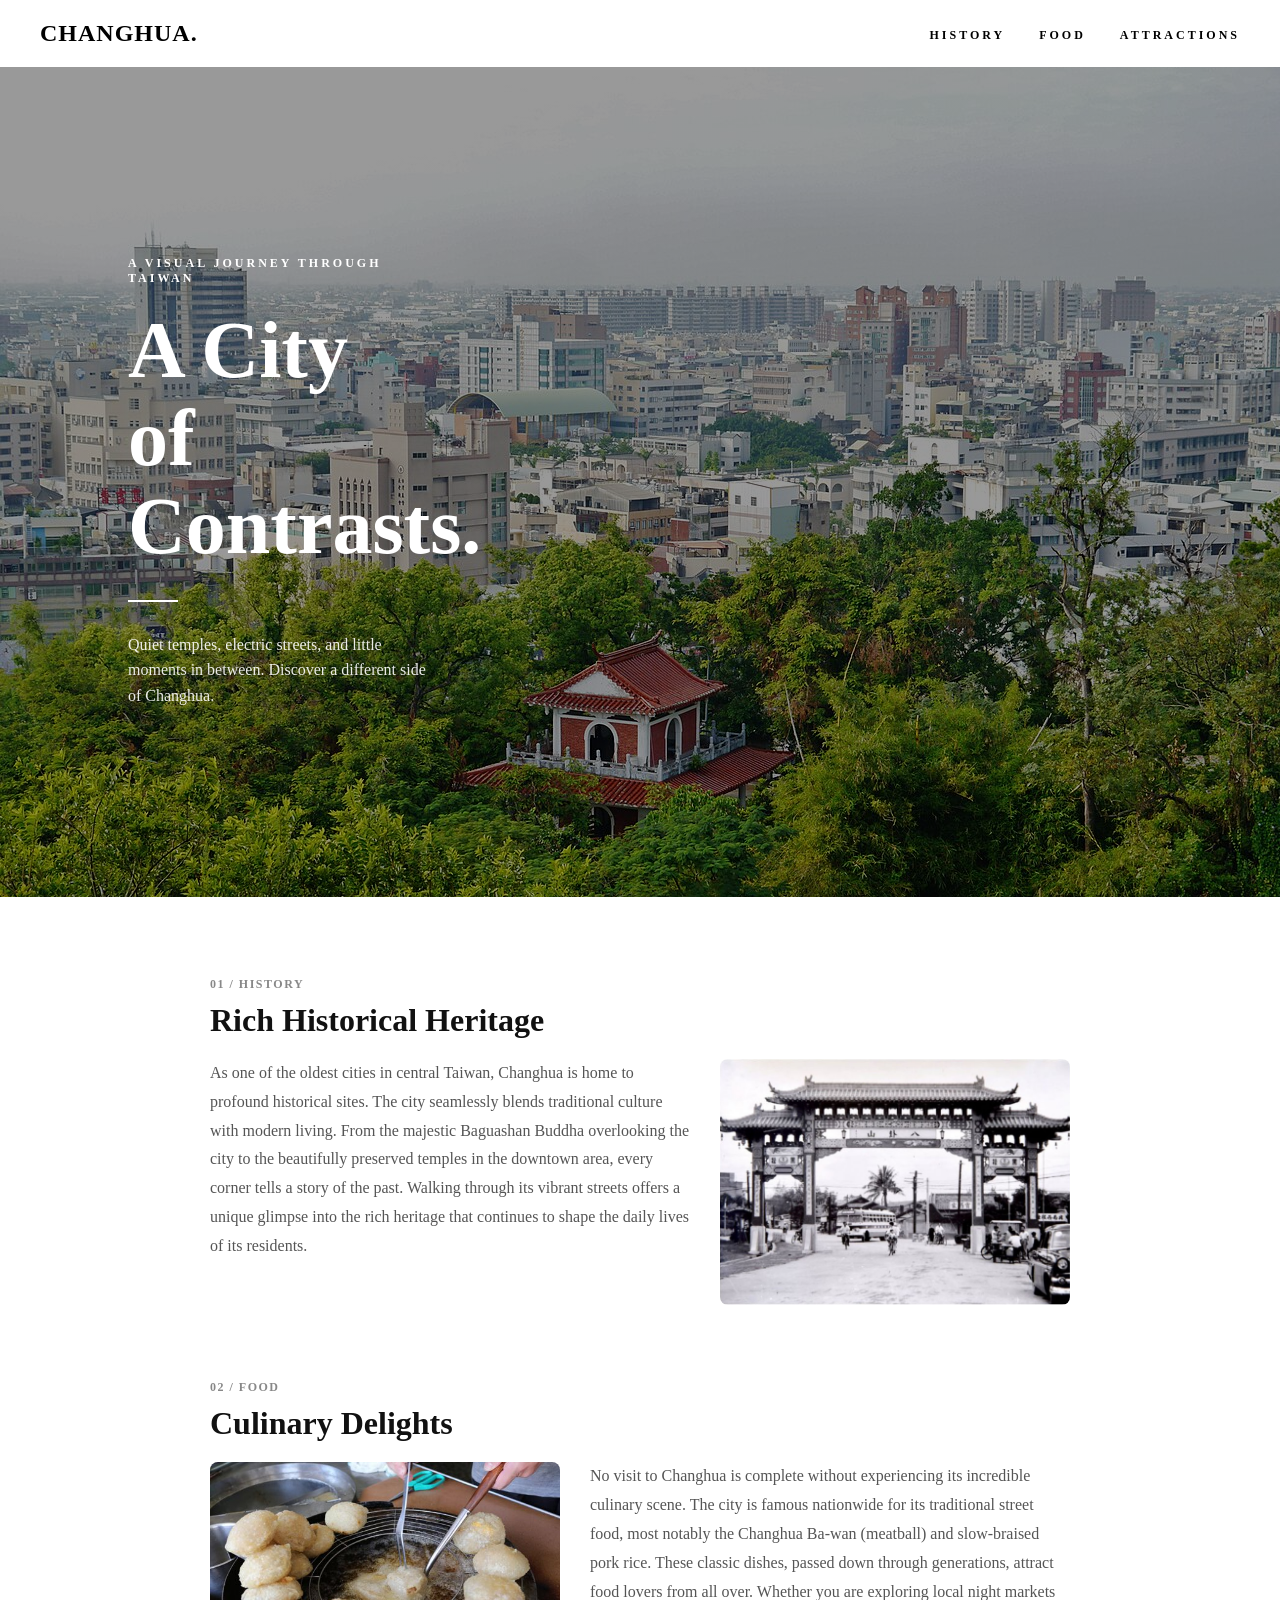
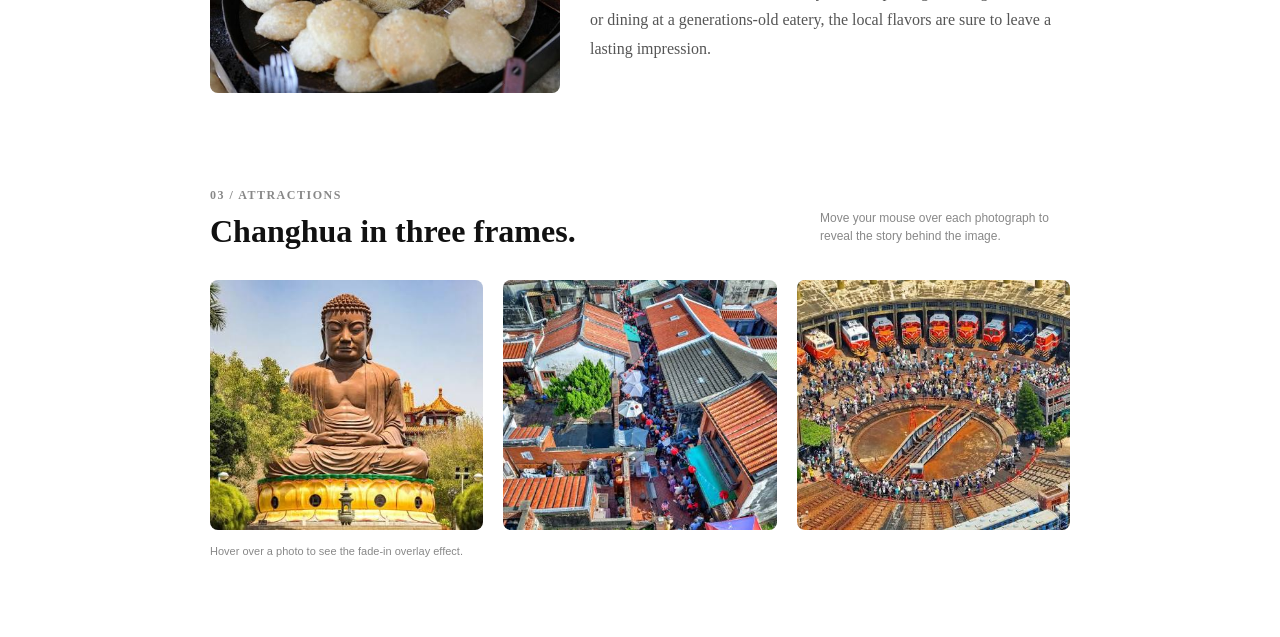
==== 10_14web/index.html @ 414bd482 "10/14 10/14" ====
<!DOCTYPE html>
<html lang="en">
<head>
  <meta charset="UTF-8">
  <meta name="viewport" content="width=device-width, initial-scale=1.0">
  <title>Hero Section Template - Changhua</title>
  <style>
    html {
      scroll-behavior: smooth;
    }

    * {
      margin: 0;
      padding: 0;
      box-sizing: border-box;
    }

    body {
      font-family: "Georgia", "Times New Roman", serif;
    }

    header {
      display: flex;
      justify-content: space-between;
      align-items: center;
      padding: 20px 40px;
      background-color: #ffffff;
      position: sticky;
      top: 0;
      z-index: 1000;
    }

    .logo {
      font-size: 24px;
      font-weight: bold;
      font-family: "Georgia", "Times New Roman", serif;
      letter-spacing: 1px;
    }

    nav a {
      text-decoration: none;
      color: #000;
      margin-left: 30px;
      font-size: 12px;
      font-weight: bold;
      letter-spacing: 3px; 
      text-transform: uppercase;
    }

    .hero {
      position: relative;
      height: calc(100vh - 70px); 
      background-image: linear-gradient(rgba(0, 0, 0, 0.4), rgba(0, 0, 0, 0.4)), url('CHANGHUA.jpg');
      background-size: cover;
      background-position: center;
      display: flex;
      align-items: center;
      padding: 0 10%; 
    }

    .hero-content {
      color: #ffffff;
      max-width: 300px;
    }

    .subtitle {
      font-size: 12px;
      letter-spacing: 3px;
      margin-bottom: 20px;
      font-weight: bold;
      text-transform: uppercase;
    }

    .hero-content h1 {
      font-family: "Georgia", "Times New Roman", serif;
      font-size: 80px;
      line-height: 1.1;
      margin-bottom: 30px;
    }

    .divider {
      width: 50px;
      height: 2px;
      background-color: #ffffff;
      margin-bottom: 30px;
    }

    .description {
      font-size: 16px;
      line-height: 1.6;
      opacity: 0.9;
    }

    .content-container {
      max-width: 900px;
      margin: 80px auto;
      padding: 0 20px;
    }

    .intro-section {
      clear: both;
      overflow: hidden;
      margin-bottom: 60px;
      scroll-margin-top: 100px; 
    }

    .small-tags {
      list-style: none;
      padding: 0;
      margin: 0 0 10px 0;
      display: flex;
      gap: 15px;
    }
    
    .small-tags li {
      font-size: 12px;
      font-weight: bold;
      color: #888;
      text-transform: uppercase;
      letter-spacing: 1.5px;
    }

    .intro-section h2 {
      font-family: "Georgia", "Times New Roman", serif;
      font-size: 32px;
      margin-bottom: 20px;
      color: #111;
    }

    .img-container {
      position: relative;
      width: 350px;
      border-radius: 8px;
      overflow: hidden;
    }

    .img-right {
      float: right;
      margin-left: 30px;
      margin-bottom: 15px;
    }

    .img-left {
      float: left;
      margin-right: 30px;
      margin-bottom: 15px;
    }

    .img-container img {
      width: 100%;
      display: block;
    }

    .overlay {
      position: absolute;
      top: 0; bottom: 0; left: 0; right: 0;
      height: 100%; width: 100%;
      opacity: 0;
      transition: .5s ease;
      background-color: rgba(58, 47, 71, 0.85);
    }

    .img-container:hover .overlay {
      opacity: 1;
    }

    .overlay-text {
      color: rgba(246, 250, 186, 0.822);
      font-size: 20px;
      font-weight: bold;
      position: absolute;
      top: 50%; left: 50%;
      transform: translate(-50%, -50%);
      text-align: center;
    }

    .intro-text {
      font-size: 16px;
      line-height: 1.8;
      color: #555;
    }

    .attractions-section {
      max-width: 900px;
      margin: 0 auto 80px auto;
      padding: 0 20px;
      scroll-margin-top: 100px; 
    }

    .section-header {
      display: flex;
      justify-content: space-between; 
      align-items: flex-end; 
      margin-bottom: 30px;
    }

    .attractions-section h2 {
      font-family: "Georgia", "Times New Roman", serif;
      font-size: 32px;
      color: #111;
      margin-bottom: 0; 
    }

    .header-hint-text {
      font-family: Arial, sans-serif;
      font-size: 12px;
      color: #888;
      max-width: 250px;
      line-height: 1.5;
      padding-bottom: 5px;
    }

    .footer-hint-text {
      font-family: Arial, sans-serif;
      font-size: 11px;
      color: #888;
      margin-top: 15px;
      text-align: left;
    }

    .cards-container {
      display: flex;
      justify-content: space-between;
      gap: 20px;
    }

    .card {
      position: relative;
      flex: 1;
      border-radius: 8px;
      overflow: hidden;
    }

    .card img {
      width: 100%;
      height: 250px; 
      object-fit: cover; 
      display: block;
    }

    .card .overlay {
      position: absolute;
      top: 0; bottom: 0; left: 0; right: 0;
      height: 100%; width: 100%;
      opacity: 0;
      transition: .5s ease;
      background-color: rgba(51, 45, 104, 0.85);
    }

    .card:hover .overlay {
      opacity: 1;
    }

    .card .overlay-text {
      color: rgb(186, 196, 168);
      font-size: 20px;
      font-weight: bold;
      position: absolute;
      top: 50%; left: 50%;
      transform: translate(-50%, -50%);
      text-align: center;
      width: 100%;
    }
  </style>
</head>
<body>

  <header>
    <div class="logo">CHANGHUA.</div>
    <nav>
      <a href="#history-section">HISTORY</a>
      <a href="#food-section">FOOD</a>
      <a href="#attractions-section">ATTRACTIONS</a>
    </nav>
  </header>

  <section class="hero">
    <div class="hero-content">
      <p class="subtitle">A VISUAL JOURNEY THROUGH TAIWAN</p>
      <h1>A City of<br>Contrasts.</h1>
      <div class="divider"></div>
      <p class="description">
        Quiet temples, electric streets, and little moments in between. Discover a different side of Changhua.
      </p>
    </div>
  </section>

  <main class="content-container">
    <div class="intro-section" id="history-section">
      <ul class="small-tags">
        <li>01 / History</li>
      </ul>
      <h2>Rich Historical Heritage</h2>
      <div class="img-container img-right">
        <a href="https://zh.wikipedia.org/wiki/彰化縣">
          <img src="Changhua History.jpg" alt="Changhua History">
          <div class="overlay">
            <div class="overlay-text">Explore History</div>
          </div>
        </a>
      </div>
      <p class="intro-text">
        As one of the oldest cities in central Taiwan, Changhua is home to profound historical sites. The city seamlessly blends traditional culture with modern living. From the majestic Baguashan Buddha overlooking the city to the beautifully preserved temples in the downtown area, every corner tells a story of the past. Walking through its vibrant streets offers a unique glimpse into the rich heritage that continues to shape the daily lives of its residents.
      </p>
    </div>

    <div class="intro-section" id="food-section">
      <ul class="small-tags">
        <li>02 / Food</li>
      </ul>
      <h2>Culinary Delights</h2>
      <div class="img-container img-left">
        <a href="https://zh.wikipedia.org/wiki/肉圓_(台灣)">
          <img src="Changhua Food.jpg" alt="Changhua Food">
          <div class="overlay">
            <div class="overlay-text">Taste the Food</div>
          </div>
        </a>
      </div>
      <p class="intro-text">
        No visit to Changhua is complete without experiencing its incredible culinary scene. The city is famous nationwide for its traditional street food, most notably the Changhua Ba-wan (meatball) and slow-braised pork rice. These classic dishes, passed down through generations, attract food lovers from all over. Whether you are exploring local night markets or dining at a generations-old eatery, the local flavors are sure to leave a lasting impression.
      </p>
    </div>
  </main>

  <section class="attractions-section" id="attractions-section">
    <div class="section-header">
      <div class="title-wrap">
        <ul class="small-tags">
          <li>03 / Attractions</li>
        </ul>
        <h2>Changhua in three frames.</h2>
      </div>
      <div class="header-hint-text">
        Move your mouse over each photograph to reveal the story behind the image.
      </div>
    </div>
    
    <div class="cards-container">
      <div class="card">
        <a href="https://zh.wikipedia.org/zh-tw/%E5%85%AB%E5%8D%A6%E5%B1%B1_(%E5%BD%B0%E5%8C%96%E7%B8%A3)">
          <img src="Baguashan.jpg" alt="Baguashan">
          <div class="overlay">
            <div class="overlay-text">Baguashan Buddha</div>
          </div>
        </a>
      </div>

      <div class="card">
        <a href="https://zh.wikipedia.org/zh-tw/%E9%B9%BF%E6%B8%AF%E8%80%81%E8%A1%97">
          <img src="Lukang Old Street.jpg" alt="Lukang Old Street">
          <div class="overlay">
            <div class="overlay-text">Lukang Old Street</div>
          </div>
        </a>
      </div>

      <div class="card">
        <a href="https://zh.wikipedia.org/zh-tw/%E5%BD%B0%E5%8C%96%E6%89%87%E5%BD%A2%E8%BB%8A%E5%BA%AB">
          <img src="Fan-shaped Depot.jpg" alt="Fan-shaped Depot">
          <div class="overlay">
            <div class="overlay-text">Fan-shaped Depot</div>
          </div>
        </a>
      </div>
    </div>

    <div class="footer-hint-text">
      Hover over a photo to see the fade-in overlay effect.
    </div>
  </section>

</body>
</html>
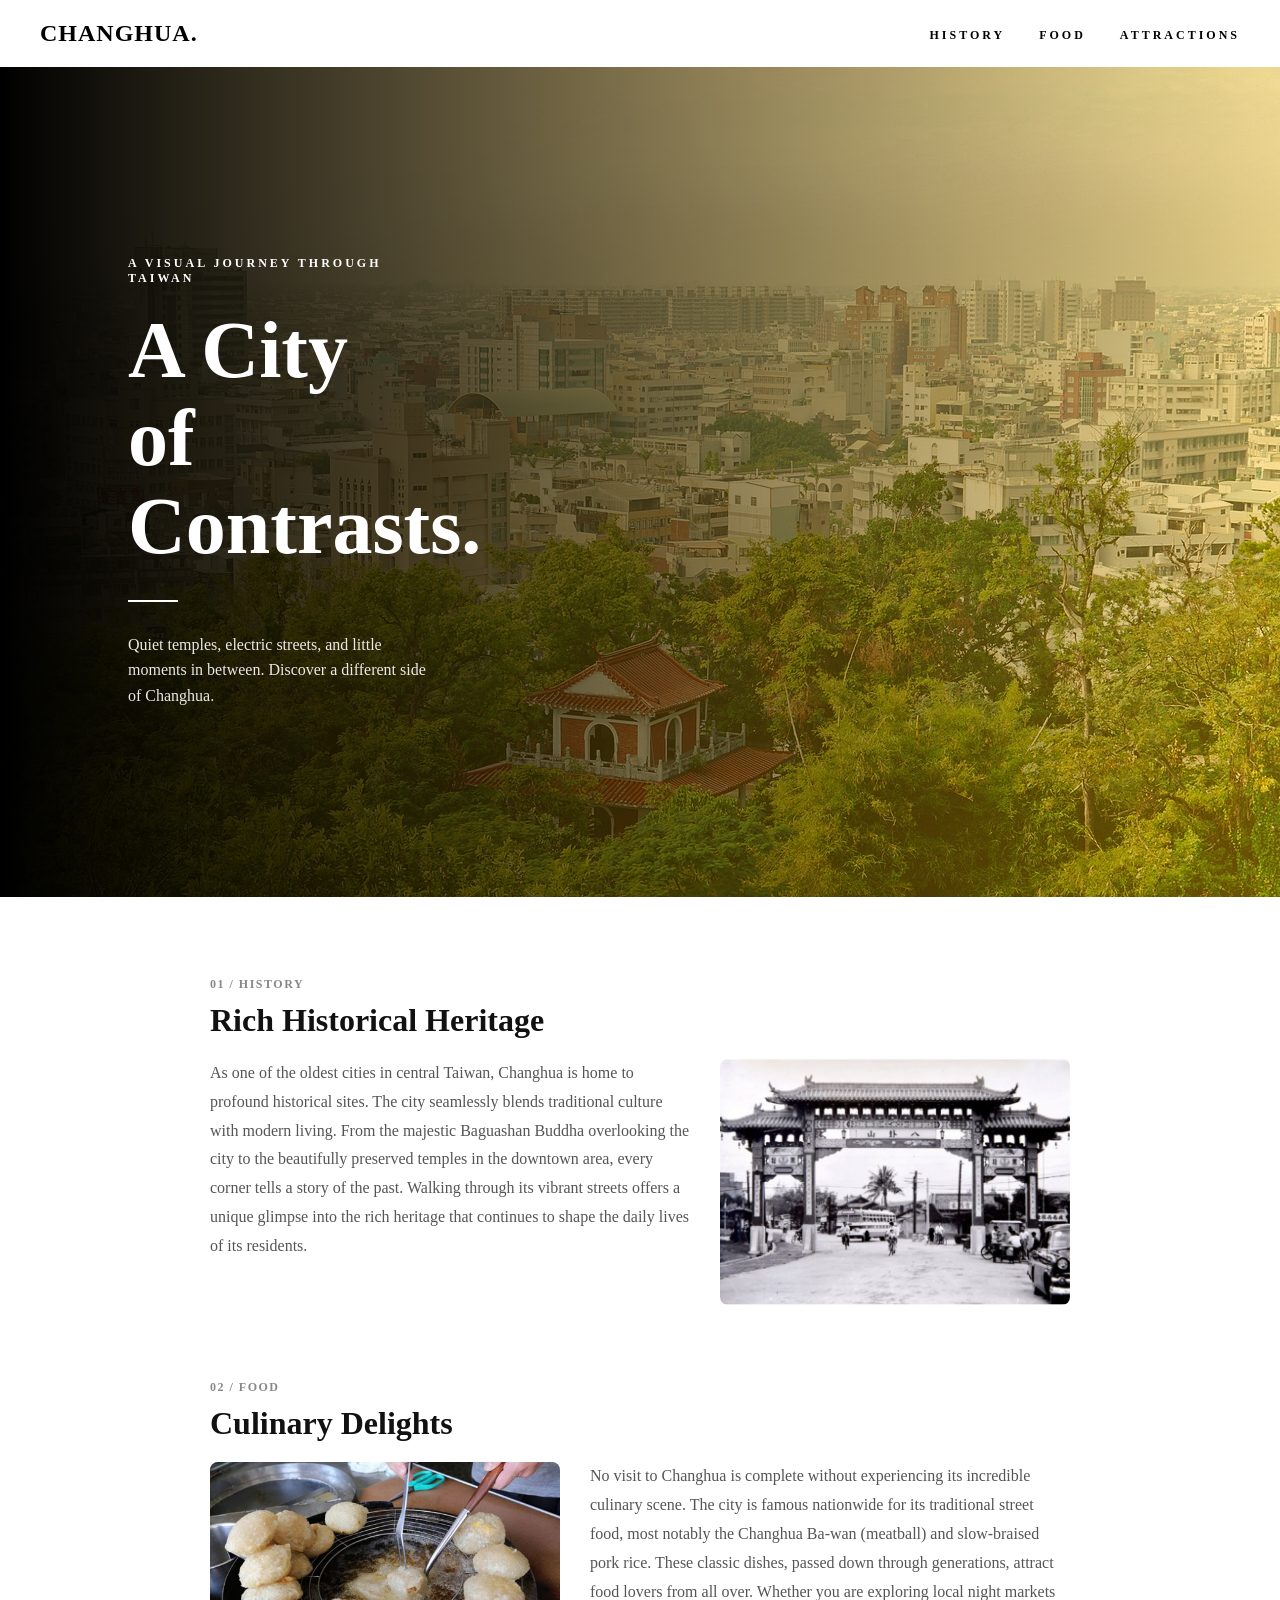
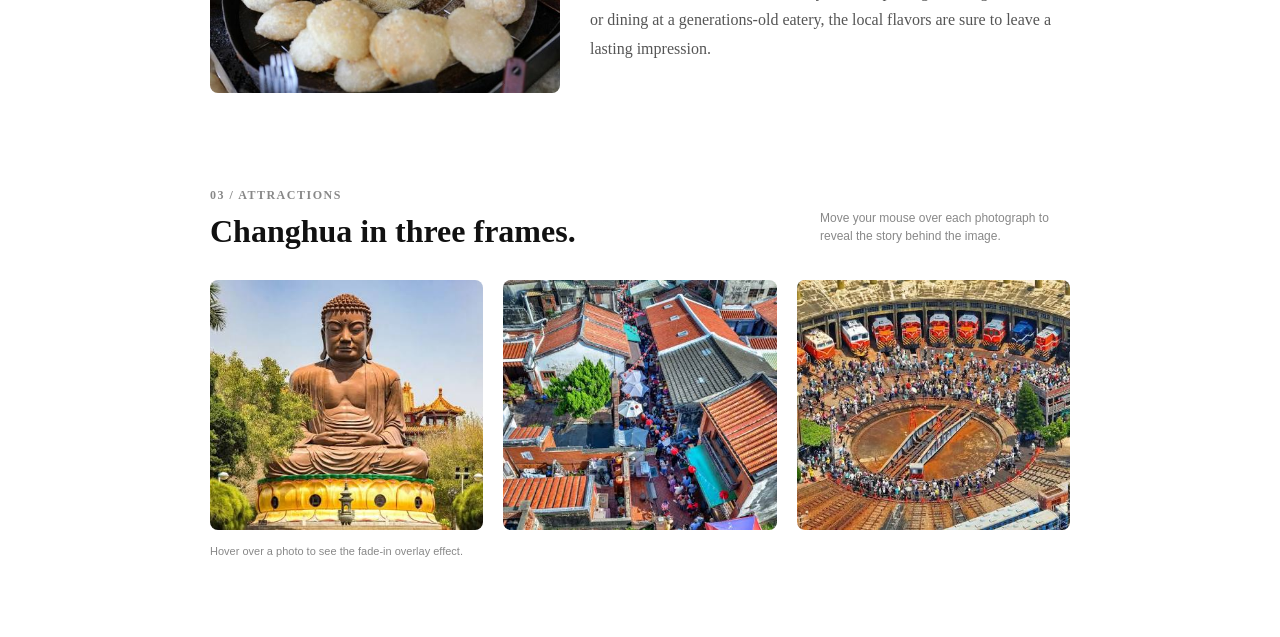
==== commit 46f5b5cc: "Add files via upload" ====
--- a/10_14web/index.html
+++ b/10_14web/index.html
@@ -50,7 +50,7 @@
     .hero {
       position: relative;
       height: calc(100vh - 70px); 
-      background-image: linear-gradient(rgba(0, 0, 0, 0.4), rgba(0, 0, 0, 0.4)), url('CHANGHUA.jpg');
+      background-image: linear-gradient(to right,rgb(0, 0, 0), rgba(255, 187, 0, 0.4)), url('CHANGHUA.jpg');
       background-size: cover;
       background-position: center;
       display: flex;
